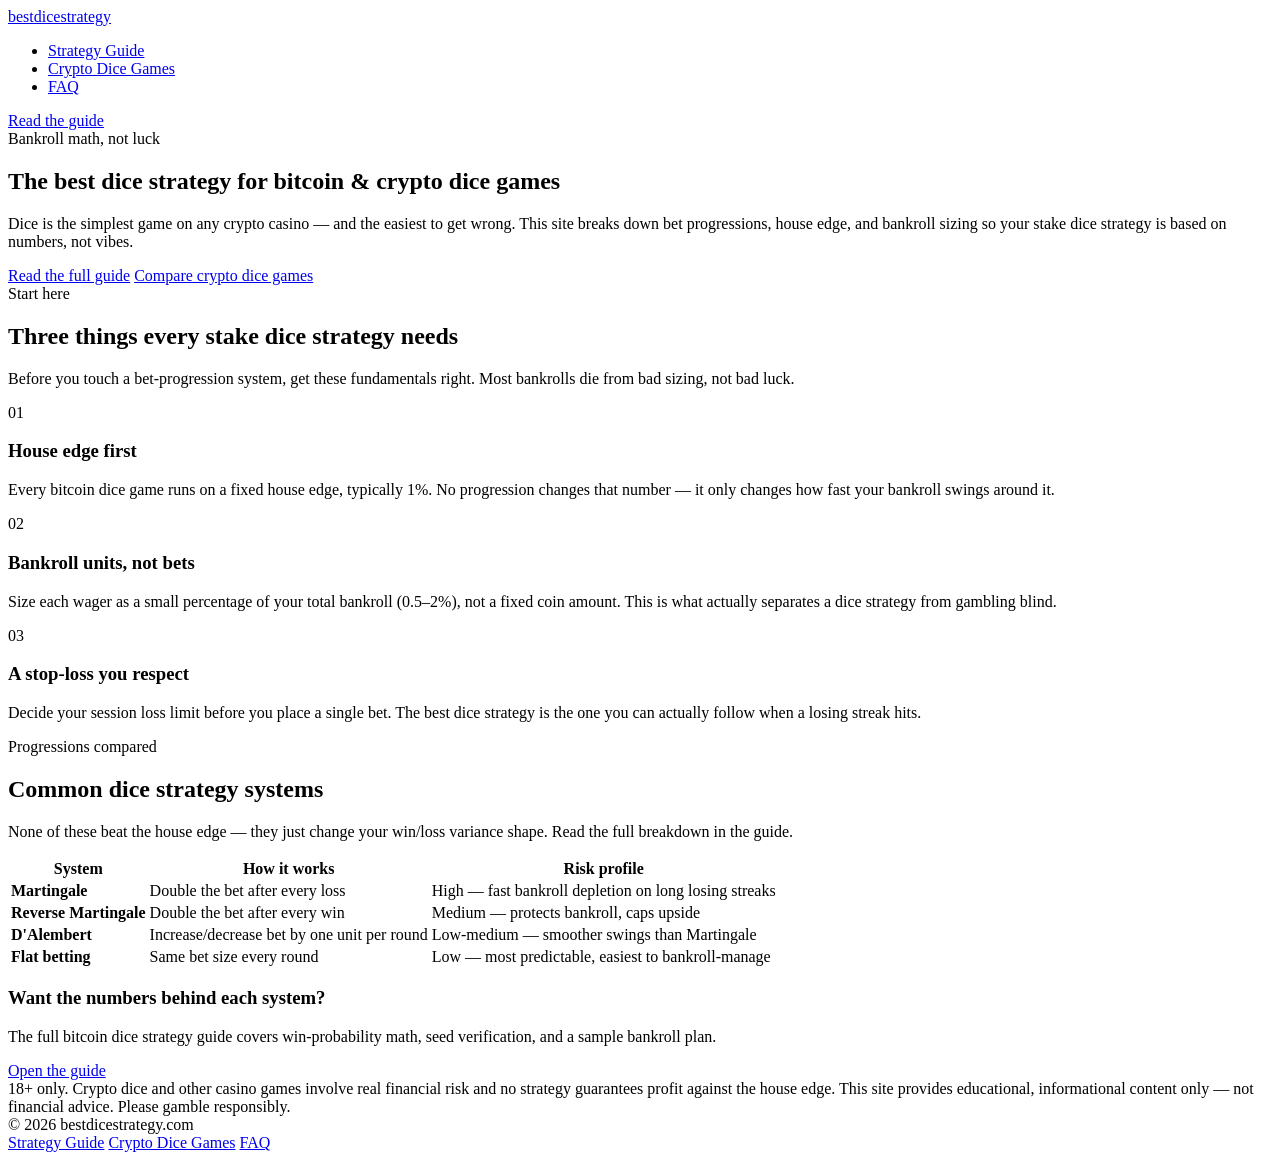
==== index.html @ e54280d6 "Add files via upload" ====
<!DOCTYPE html>
<html lang="en">
<head>
<meta charset="UTF-8">
<meta name="viewport" content="width=device-width, initial-scale=1.0">
<title>Best Dice Strategy for Crypto & Bitcoin Dice Games | BestDiceStrategy</title>
<meta name="description" content="A practical guide to the best dice strategy for Stake and other crypto dice games — bankroll rules, bet progressions, and house-edge math for bitcoin dice.">
<link rel="canonical" href="https://www.bestdicestrategy.com/">
<link rel="icon" href="data:,">
<link rel="preconnect" href="https://fonts.googleapis.com">
<link href="https://fonts.googleapis.com/css2?family=Space+Grotesk:wght@500;600;700&family=Inter:wght@400;500;600&display=swap" rel="stylesheet">
<link rel="stylesheet" href="/assets/style.css">
<script type="application/ld+json">
{
  "@context": "https://schema.org",
  "@type": "WebSite",
  "name": "Best Dice Strategy",
  "url": "https://www.bestdicestrategy.com/"
}
</script>
</head>
<body>

<header>
  <div class="nav">
    <a href="/" class="logo"><span class="die"></span>bestdicestrategy</a>
    <ul>
      <li><a href="/bitcoin-dice-strategy-guide.html">Strategy Guide</a></li>
      <li><a href="/crypto-dice-games.html">Crypto Dice Games</a></li>
      <li><a href="/faq.html">FAQ</a></li>
    </ul>
    <a href="/bitcoin-dice-strategy-guide.html" class="cta-btn">Read the guide</a>
  </div>
</header>

<section class="hero">
  <div class="pips"></div>
  <div class="wrap" style="position:relative">
    <span class="eyebrow">Bankroll math, not luck</span>
    <h1>The <span>best dice strategy</span> for bitcoin &amp; crypto dice games</h1>
    <p class="lede">Dice is the simplest game on any crypto casino — and the easiest to get wrong. This site breaks down bet progressions, house edge, and bankroll sizing so your stake dice strategy is based on numbers, not vibes.</p>
    <div class="hero-actions">
      <a href="/bitcoin-dice-strategy-guide.html" class="cta-btn">Read the full guide</a>
      <a href="/crypto-dice-games.html" class="btn-outline">Compare crypto dice games</a>
    </div>
  </div>
</section>

<section>
  <div class="wrap">
    <div class="kicker">Start here</div>
    <h2>Three things every stake dice strategy needs</h2>
    <p class="section-sub">Before you touch a bet-progression system, get these fundamentals right. Most bankrolls die from bad sizing, not bad luck.</p>
    <div class="grid">
      <div class="card">
        <div class="num">01</div>
        <h3>House edge first</h3>
        <p>Every bitcoin dice game runs on a fixed house edge, typically 1%. No progression changes that number — it only changes how fast your bankroll swings around it.</p>
      </div>
      <div class="card">
        <div class="num">02</div>
        <h3>Bankroll units, not bets</h3>
        <p>Size each wager as a small percentage of your total bankroll (0.5–2%), not a fixed coin amount. This is what actually separates a dice strategy from gambling blind.</p>
      </div>
      <div class="card">
        <div class="num">03</div>
        <h3>A stop-loss you respect</h3>
        <p>Decide your session loss limit before you place a single bet. The best dice strategy is the one you can actually follow when a losing streak hits.</p>
      </div>
    </div>
  </div>
</section>

<section class="section-alt">
  <div class="wrap">
    <div class="kicker">Progressions compared</div>
    <h2>Common dice strategy systems</h2>
    <p class="section-sub">None of these beat the house edge — they just change your win/loss variance shape. Read the full breakdown in the guide.</p>
    <table>
      <thead>
        <tr><th>System</th><th>How it works</th><th>Risk profile</th></tr>
      </thead>
      <tbody>
        <tr><td><strong>Martingale</strong></td><td>Double the bet after every loss</td><td>High — fast bankroll depletion on long losing streaks</td></tr>
        <tr><td><strong>Reverse Martingale</strong></td><td>Double the bet after every win</td><td>Medium — protects bankroll, caps upside</td></tr>
        <tr><td><strong>D'Alembert</strong></td><td>Increase/decrease bet by one unit per round</td><td>Low-medium — smoother swings than Martingale</td></tr>
        <tr><td><strong>Flat betting</strong></td><td>Same bet size every round</td><td>Low — most predictable, easiest to bankroll-manage</td></tr>
      </tbody>
    </table>
  </div>
</section>

<section>
  <div class="wrap">
    <div class="callout">
      <div>
        <h3>Want the numbers behind each system?</h3>
        <p>The full bitcoin dice strategy guide covers win-probability math, seed verification, and a sample bankroll plan.</p>
      </div>
      <a href="/bitcoin-dice-strategy-guide.html" class="cta-btn">Open the guide</a>
    </div>
  </div>
</section>

<div class="disclaimer">
  <div class="wrap">
    18+ only. Crypto dice and other casino games involve real financial risk and no strategy guarantees profit against the house edge. This site provides educational, informational content only — not financial advice. Please gamble responsibly.
  </div>
</div>

<footer>
  <div class="wrap footer-row">
    <span>© 2026 bestdicestrategy.com</span>
    <div class="footer-links">
      <a href="/bitcoin-dice-strategy-guide.html">Strategy Guide</a>
      <a href="/crypto-dice-games.html">Crypto Dice Games</a>
      <a href="/faq.html">FAQ</a>
    </div>
  </div>
</footer>

</body>
</html>
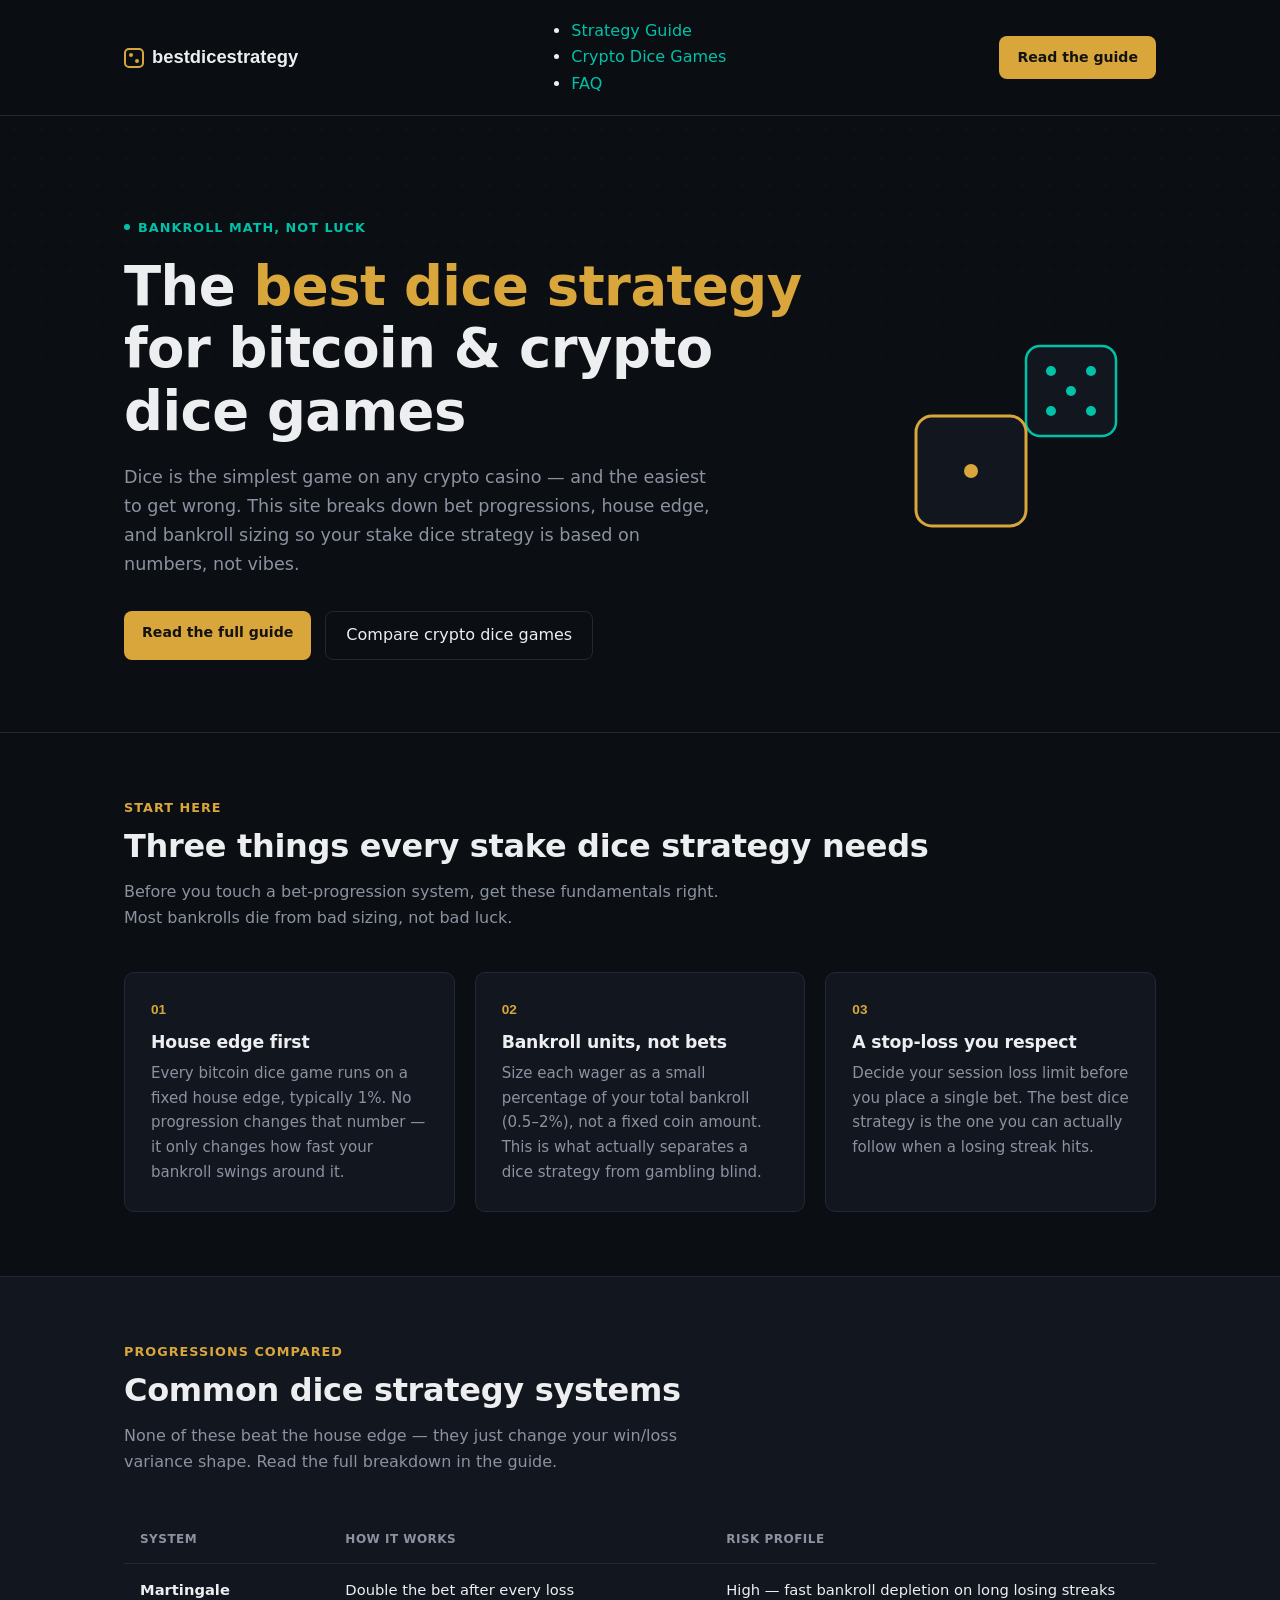
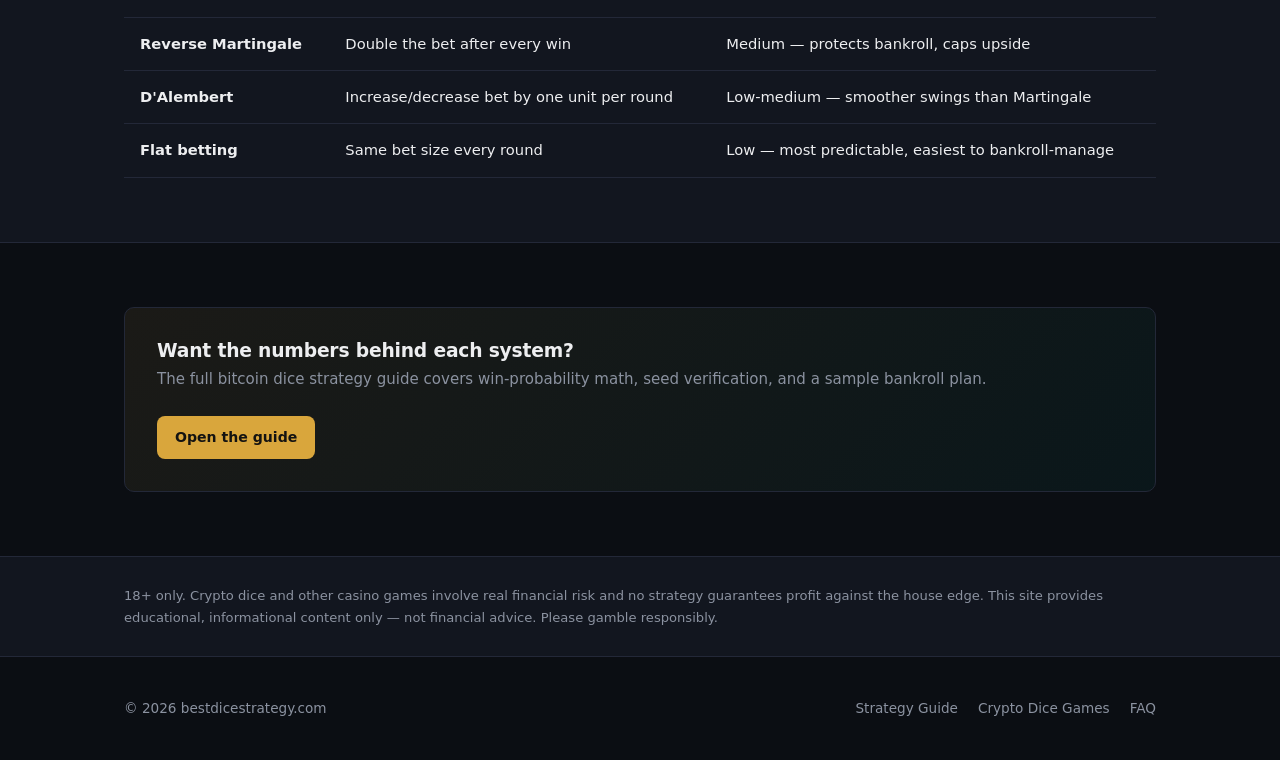
==== commit e7a63ac1: "Add files via upload" ====
--- a/index.html
+++ b/index.html
@@ -35,13 +35,33 @@
 
 <section class="hero">
   <div class="pips"></div>
-  <div class="wrap" style="position:relative">
-    <span class="eyebrow">Bankroll math, not luck</span>
-    <h1>The <span>best dice strategy</span> for bitcoin &amp; crypto dice games</h1>
-    <p class="lede">Dice is the simplest game on any crypto casino — and the easiest to get wrong. This site breaks down bet progressions, house edge, and bankroll sizing so your stake dice strategy is based on numbers, not vibes.</p>
-    <div class="hero-actions">
-      <a href="/bitcoin-dice-strategy-guide.html" class="cta-btn">Read the full guide</a>
-      <a href="/crypto-dice-games.html" class="btn-outline">Compare crypto dice games</a>
+  <div class="wrap">
+    <div class="hero-grid">
+      <div class="hero-copy">
+        <span class="eyebrow">Bankroll math, not luck</span>
+        <h1>The <span>best dice strategy</span> for bitcoin &amp; crypto dice games</h1>
+        <p class="lede">Dice is the simplest game on any crypto casino — and the easiest to get wrong. This site breaks down bet progressions, house edge, and bankroll sizing so your stake dice strategy is based on numbers, not vibes.</p>
+        <div class="hero-actions">
+          <a href="/bitcoin-dice-strategy-guide.html" class="cta-btn">Read the full guide</a>
+          <a href="/crypto-dice-games.html" class="btn-outline">Compare crypto dice games</a>
+        </div>
+      </div>
+      <div class="hero-visual">
+        <svg class="die-svg" viewBox="0 0 260 220" xmlns="http://www.w3.org/2000/svg">
+          <g class="die-b">
+            <rect x="130" y="20" width="90" height="90" rx="14" fill="#12161F" stroke="#00C2A8" stroke-width="2.5"/>
+            <circle cx="155" cy="45" r="5" fill="#00C2A8"/>
+            <circle cx="195" cy="45" r="5" fill="#00C2A8"/>
+            <circle cx="155" cy="85" r="5" fill="#00C2A8"/>
+            <circle cx="195" cy="85" r="5" fill="#00C2A8"/>
+            <circle cx="175" cy="65" r="5" fill="#00C2A8"/>
+          </g>
+          <g class="die-a">
+            <rect x="20" y="90" width="110" height="110" rx="16" fill="#12161F" stroke="#D9A63C" stroke-width="3"/>
+            <circle cx="75" cy="145" r="7" fill="#D9A63C"/>
+          </g>
+        </svg>
+      </div>
     </div>
   </div>
 </section>
--- a/assets/style.css
+++ b/assets/style.css
@@ -0,0 +1,213 @@
+/* Best Dice Strategy — design tokens
+   bg: #0B0E13 / bg-alt: #12161F / gold: #D9A63C / teal: #00C2A8
+   text: #EDEEF0 / muted: #8B92A0 / border: #232838
+   display: Space Grotesk / body: Inter
+*/
+
+:root{
+  --bg:#0B0E13;
+  --bg-alt:#12161F;
+  --gold:#D9A63C;
+  --teal:#00C2A8;
+  --text:#EDEEF0;
+  --muted:#8B92A0;
+  --border:#232838;
+  --radius:10px;
+}
+
+*{box-sizing:border-box;margin:0;padding:0}
+
+html{scroll-behavior:smooth}
+
+body{
+  background:var(--bg);
+  color:var(--text);
+  font-family:'Inter',system-ui,-apple-system,sans-serif;
+  line-height:1.65;
+  font-size:16px;
+  -webkit-font-smoothing:antialiased;
+}
+
+h1,h2,h3,.display{
+  font-family:'Space Grotesk',system-ui,sans-serif;
+  font-weight:600;
+  letter-spacing:-0.01em;
+  line-height:1.15;
+}
+
+a{color:var(--teal);text-decoration:none}
+a:hover{text-decoration:underline}
+
+img{max-width:100%;display:block}
+
+.wrap{max-width:1080px;margin:0 auto;padding:0 24px}
+
+/* ---------- pip pattern background ---------- */
+.pips{
+  position:absolute;inset:0;
+  background-image:radial-gradient(var(--border) 1.5px, transparent 1.5px);
+  background-size:28px 28px;
+  opacity:.35;
+  mask-image:linear-gradient(to bottom, black, transparent 85%);
+}
+
+/* ---------- header ---------- */
+header{
+  border-bottom:1px solid var(--border);
+  position:sticky;top:0;background:rgba(11,14,19,.92);
+  backdrop-filter:blur(6px);
+  z-index:20;
+}
+.nav{
+  display:flex;align-items:center;justify-content:space-between;
+  padding:18px 24px;max-width:1080px;margin:0 auto;
+}
+.logo{
+  font-family:'Space Grotesk',sans-serif;font-weight:700;font-size:1.15rem;
+  color:var(--text);display:flex;align-items:center;gap:8px;
+}
+.logo .die{
+  width:20px;height:20px;border:2px solid var(--gold);border-radius:5px;
+  position:relative;flex:none;
+}
+.logo .die::before,.logo .die::after{
+  content:"";position:absolute;width:4px;height:4px;background:var(--gold);border-radius:50%;
+}
+.logo .die::before{top:3px;left:3px}
+.logo .die::after{bottom:3px;right:3px}
+nav ul{display:flex;gap:28px;list-style:none}
+nav ul a{color:var(--muted);font-size:.92rem;font-weight:500}
+nav ul a:hover{color:var(--text);text-decoration:none}
+.cta-btn{
+  background:var(--gold);color:#141311;padding:10px 18px;border-radius:8px;
+  font-weight:600;font-size:.88rem;white-space:nowrap;
+}
+.cta-btn:hover{background:#e6b850;text-decoration:none}
+
+@media (max-width:640px){
+  nav ul{display:none}
+}
+
+/* ---------- hero ---------- */
+.hero{position:relative;overflow:hidden;padding:96px 0 72px;border-bottom:1px solid var(--border)}
+.eyebrow{
+  display:inline-flex;align-items:center;gap:8px;
+  color:var(--teal);font-size:.8rem;font-weight:600;letter-spacing:.08em;text-transform:uppercase;
+  margin-bottom:18px;
+}
+.eyebrow::before{content:"";width:6px;height:6px;background:var(--teal);border-radius:50%}
+.hero h1{font-size:clamp(2.1rem,4.4vw,3.4rem);max-width:760px;color:var(--text)}
+.hero h1 span{color:var(--gold)}
+.hero p.lede{color:var(--muted);font-size:1.1rem;max-width:600px;margin-top:20px}
+.hero-actions{display:flex;gap:14px;margin-top:32px;flex-wrap:wrap}
+.btn-outline{
+  border:1px solid var(--border);padding:10px 20px;border-radius:8px;color:var(--text);font-weight:500;
+}
+.btn-outline:hover{border-color:var(--teal);text-decoration:none}
+
+.hero-grid{display:flex;align-items:center;gap:48px;position:relative}
+.hero-copy{flex:1;min-width:0}
+.hero-visual{flex:none;width:260px}
+@media (max-width:820px){
+  .hero-grid{flex-direction:column-reverse;gap:32px}
+  .hero-visual{width:200px}
+}
+.die-svg{width:100%;display:block}
+@keyframes die-float{
+  0%,100%{transform:translateY(0) rotate(-6deg)}
+  50%{transform:translateY(-10px) rotate(-2deg)}
+}
+@keyframes die-float-2{
+  0%,100%{transform:translateY(0) rotate(8deg)}
+  50%{transform:translateY(-8px) rotate(12deg)}
+}
+.die-a{animation:die-float 5s ease-in-out infinite}
+.die-b{animation:die-float-2 6s ease-in-out infinite}
+@media (prefers-reduced-motion:reduce){
+  .die-a,.die-b{animation:none}
+}
+
+/* ---------- section basics ---------- */
+section{padding:64px 0}
+.section-alt{background:var(--bg-alt);border-top:1px solid var(--border);border-bottom:1px solid var(--border)}
+.kicker{color:var(--gold);font-size:.8rem;font-weight:600;letter-spacing:.08em;text-transform:uppercase;margin-bottom:10px}
+h2{font-size:clamp(1.5rem,2.6vw,2rem);margin-bottom:14px}
+.section-sub{color:var(--muted);max-width:620px;margin-bottom:40px}
+
+/* ---------- cards grid ---------- */
+.grid{display:grid;grid-template-columns:repeat(3,1fr);gap:20px}
+@media (max-width:800px){.grid{grid-template-columns:1fr}}
+.card{
+  background:var(--bg-alt);border:1px solid var(--border);border-radius:var(--radius);
+  padding:26px;
+}
+.card .num{
+  font-family:'Space Grotesk',sans-serif;color:var(--gold);font-size:.85rem;font-weight:700;
+  margin-bottom:12px;
+}
+.card h3{font-size:1.08rem;margin-bottom:8px}
+.card p{color:var(--muted);font-size:.94rem}
+
+/* ---------- table ---------- */
+table{width:100%;border-collapse:collapse;margin-top:8px}
+th,td{text-align:left;padding:14px 16px;border-bottom:1px solid var(--border);font-size:.92rem}
+th{color:var(--muted);font-weight:600;text-transform:uppercase;font-size:.75rem;letter-spacing:.04em}
+tr:hover td{background:rgba(217,166,60,.04)}
+td strong{color:var(--text)}
+
+/* ---------- faq ---------- */
+.faq-item{border-bottom:1px solid var(--border);padding:20px 0}
+.faq-item h3{font-size:1.02rem;margin-bottom:8px;color:var(--text)}
+.faq-item p{color:var(--muted);font-size:.94rem}
+
+/* ---------- callout ---------- */
+.callout{
+  border:1px solid var(--border);background:linear-gradient(135deg,rgba(217,166,60,.08),rgba(0,194,168,.05));
+  border-radius:var(--radius);padding:32px;display:flex;align-items:center;justify-content:space-between;gap:24px;
+  flex-wrap:wrap;
+}
+.callout h3{margin-bottom:6px}
+.callout p{color:var(--muted);font-size:.94rem}
+
+/* ---------- disclaimer ---------- */
+.disclaimer{
+  background:var(--bg-alt);border-top:1px solid var(--border);padding:28px 0;
+  color:var(--muted);font-size:.82rem;
+}
+
+/* ---------- footer ---------- */
+footer{border-top:1px solid var(--border);padding:40px 0;color:var(--muted);font-size:.85rem}
+.footer-row{display:flex;justify-content:space-between;flex-wrap:wrap;gap:16px}
+.footer-links{display:flex;gap:20px}
+.footer-links a{color:var(--muted)}
+.footer-links a:hover{color:var(--text)}
+
+/* ---------- platforms list ---------- */
+.platform-row{
+  display:flex;gap:18px;align-items:flex-start;padding:22px 0;
+  border-bottom:1px solid var(--border);
+}
+.platform-row:last-child{border-bottom:none}
+.platform-badge{
+  flex:none;width:44px;height:44px;border-radius:10px;
+  display:flex;align-items:center;justify-content:center;
+  font-family:'Space Grotesk',sans-serif;font-weight:700;font-size:.95rem;
+  border:1px solid var(--border);color:var(--gold);background:var(--bg-alt);
+}
+.platform-row h3{font-size:1rem;margin-bottom:4px}
+.platform-row p{color:var(--muted);font-size:.92rem}
+.platform-row .tag{
+  display:inline-block;margin-top:8px;font-size:.72rem;letter-spacing:.04em;text-transform:uppercase;
+  color:var(--teal);font-weight:600;
+}
+
+/* ---------- inline illustration box ---------- */
+.figure{
+  border:1px solid var(--border);background:var(--bg-alt);border-radius:var(--radius);
+  padding:24px;margin:28px 0;
+}
+.figure svg{width:100%;display:block}
+.figure figcaption{color:var(--muted);font-size:.82rem;margin-top:12px;text-align:center}
+
+.breadcrumb{color:var(--muted);font-size:.82rem;padding:16px 0 0}
+.breadcrumb a{color:var(--muted)}
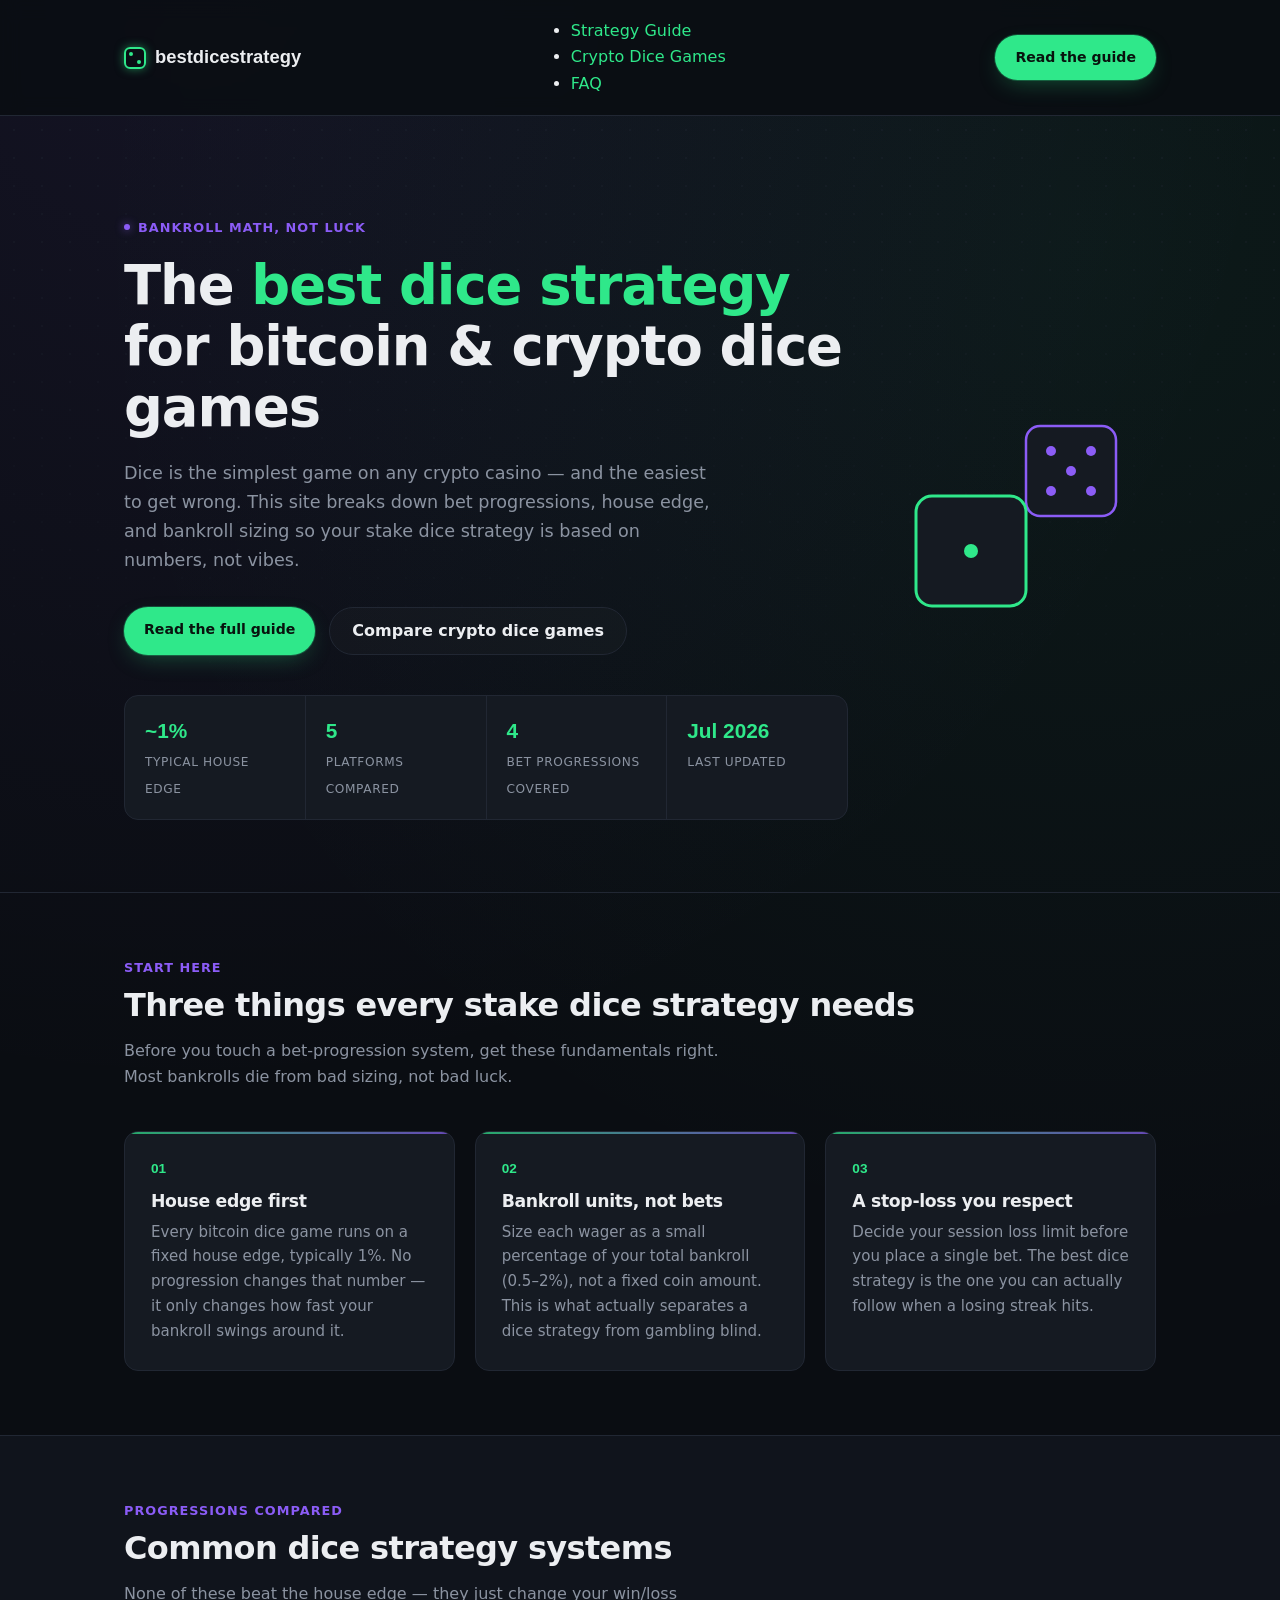
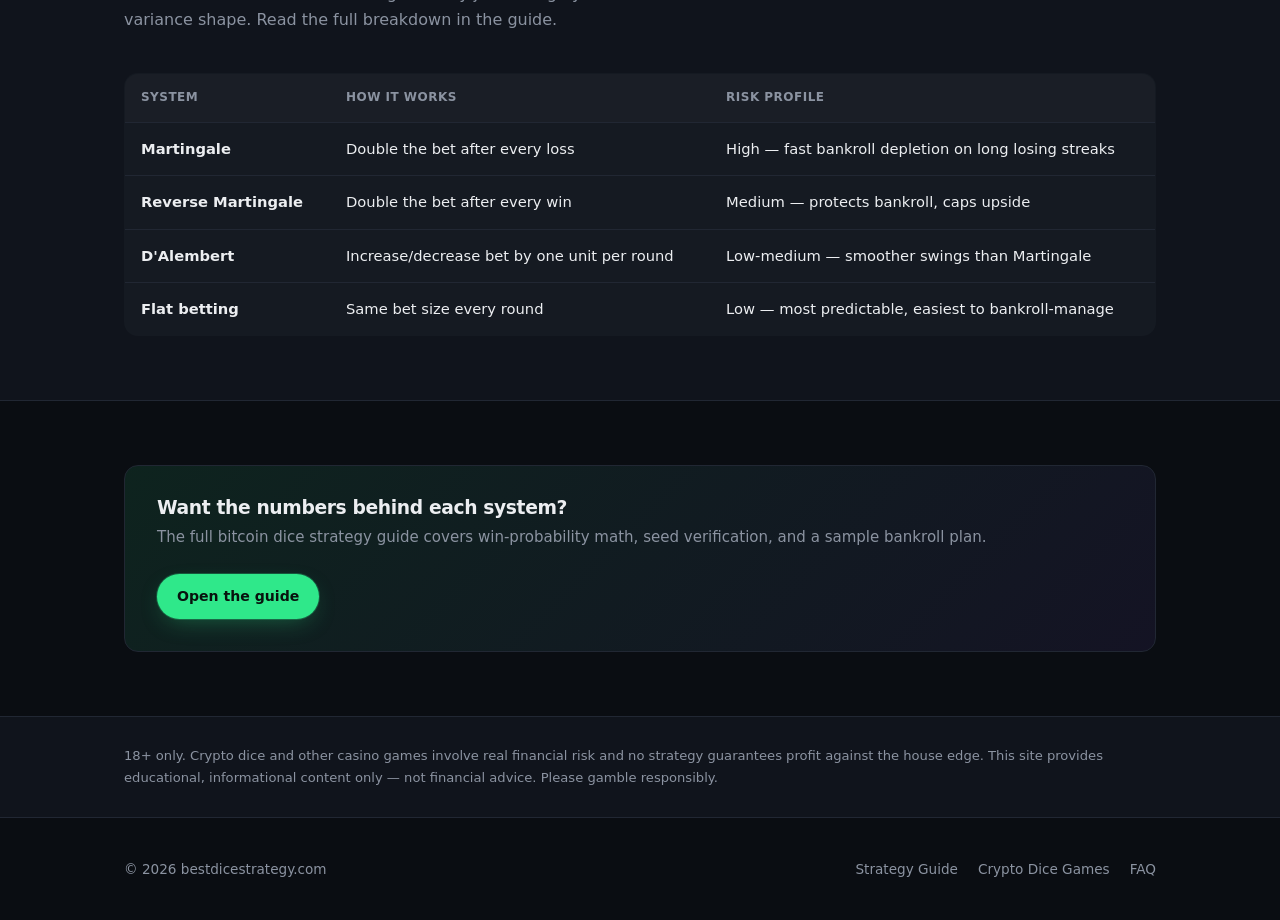
==== commit e71fe945: "Add files via upload" ====
--- a/index.html
+++ b/index.html
@@ -45,20 +45,26 @@
           <a href="/bitcoin-dice-strategy-guide.html" class="cta-btn">Read the full guide</a>
           <a href="/crypto-dice-games.html" class="btn-outline">Compare crypto dice games</a>
         </div>
+        <div class="stats-strip">
+          <div class="stat"><span class="stat-val">~1%</span><span class="stat-label">Typical house edge</span></div>
+          <div class="stat"><span class="stat-val">5</span><span class="stat-label">Platforms compared</span></div>
+          <div class="stat"><span class="stat-val">4</span><span class="stat-label">Bet progressions covered</span></div>
+          <div class="stat"><span class="stat-val">Jul 2026</span><span class="stat-label">Last updated</span></div>
+        </div>
       </div>
       <div class="hero-visual">
         <svg class="die-svg" viewBox="0 0 260 220" xmlns="http://www.w3.org/2000/svg">
           <g class="die-b">
-            <rect x="130" y="20" width="90" height="90" rx="14" fill="#12161F" stroke="#00C2A8" stroke-width="2.5"/>
-            <circle cx="155" cy="45" r="5" fill="#00C2A8"/>
-            <circle cx="195" cy="45" r="5" fill="#00C2A8"/>
-            <circle cx="155" cy="85" r="5" fill="#00C2A8"/>
-            <circle cx="195" cy="85" r="5" fill="#00C2A8"/>
-            <circle cx="175" cy="65" r="5" fill="#00C2A8"/>
+            <rect x="130" y="20" width="90" height="90" rx="14" fill="#151A22" stroke="#8B5CF6" stroke-width="2.5"/>
+            <circle cx="155" cy="45" r="5" fill="#8B5CF6"/>
+            <circle cx="195" cy="45" r="5" fill="#8B5CF6"/>
+            <circle cx="155" cy="85" r="5" fill="#8B5CF6"/>
+            <circle cx="195" cy="85" r="5" fill="#8B5CF6"/>
+            <circle cx="175" cy="65" r="5" fill="#8B5CF6"/>
           </g>
           <g class="die-a">
-            <rect x="20" y="90" width="110" height="110" rx="16" fill="#12161F" stroke="#D9A63C" stroke-width="3"/>
-            <circle cx="75" cy="145" r="7" fill="#D9A63C"/>
+            <rect x="20" y="90" width="110" height="110" rx="16" fill="#151A22" stroke="#2FE88A" stroke-width="3"/>
+            <circle cx="75" cy="145" r="7" fill="#2FE88A"/>
           </g>
         </svg>
       </div>
--- a/assets/style.css
+++ b/assets/style.css
@@ -1,18 +1,26 @@
-/* Best Dice Strategy — design tokens
-   bg: #0B0E13 / bg-alt: #12161F / gold: #D9A63C / teal: #00C2A8
-   text: #EDEEF0 / muted: #8B92A0 / border: #232838
+/* Best Dice Strategy — design tokens v2
+   Visual language pulled from the crypto-casino genre (Stake/BC.Game/Roobet/DuckDice):
+   near-black base, one loud neon accent, glow on interactive elements, chunky rounded cards.
+   bg: #0A0D12 / bg-alt: #10141C / bg-card: #151A22
+   green: #2FE88A (primary neon) / violet: #8B5CF6 (glow accent) / gold: #D9A63C (dice identity)
+   text: #ECEEF1 / muted: #8B93A1 / border: #212733
    display: Space Grotesk / body: Inter
 */
 
 :root{
-  --bg:#0B0E13;
-  --bg-alt:#12161F;
+  --bg:#0A0D12;
+  --bg-alt:#10141C;
+  --bg-card:#151A22;
+  --green:#2FE88A;
+  --violet:#8B5CF6;
   --gold:#D9A63C;
-  --teal:#00C2A8;
-  --text:#EDEEF0;
-  --muted:#8B92A0;
-  --border:#232838;
-  --radius:10px;
+  --teal:#2FE88A;
+  --text:#ECEEF1;
+  --muted:#8B93A1;
+  --border:#212733;
+  --radius:14px;
+  --glow-green:0 0 0 1px rgba(47,232,138,.25), 0 8px 24px -8px rgba(47,232,138,.35);
+  --glow-violet:0 0 0 1px rgba(139,92,246,.25), 0 8px 24px -8px rgba(139,92,246,.35);
 }
 
 *{box-sizing:border-box;margin:0;padding:0}
@@ -20,7 +28,10 @@
 html{scroll-behavior:smooth}
 
 body{
-  background:var(--bg);
+  background:
+    radial-gradient(circle at 15% 0%, rgba(139,92,246,.08), transparent 40%),
+    radial-gradient(circle at 85% 10%, rgba(47,232,138,.06), transparent 40%),
+    var(--bg);
   color:var(--text);
   font-family:'Inter',system-ui,-apple-system,sans-serif;
   line-height:1.65;
@@ -30,13 +41,14 @@
 
 h1,h2,h3,.display{
   font-family:'Space Grotesk',system-ui,sans-serif;
-  font-weight:600;
-  letter-spacing:-0.01em;
-  line-height:1.15;
-}
-
-a{color:var(--teal);text-decoration:none}
+  font-weight:700;
+  letter-spacing:-0.02em;
+  line-height:1.12;
+}
+
+a{color:var(--green);text-decoration:none}
 a:hover{text-decoration:underline}
+
 
 img{max-width:100%;display:block}
 
@@ -54,8 +66,8 @@
 /* ---------- header ---------- */
 header{
   border-bottom:1px solid var(--border);
-  position:sticky;top:0;background:rgba(11,14,19,.92);
-  backdrop-filter:blur(6px);
+  position:sticky;top:0;background:rgba(10,13,18,.85);
+  backdrop-filter:blur(10px);
   z-index:20;
 }
 .nav{
@@ -64,14 +76,15 @@
 }
 .logo{
   font-family:'Space Grotesk',sans-serif;font-weight:700;font-size:1.15rem;
-  color:var(--text);display:flex;align-items:center;gap:8px;
+  color:var(--text);display:flex;align-items:center;gap:9px;
 }
 .logo .die{
-  width:20px;height:20px;border:2px solid var(--gold);border-radius:5px;
+  width:22px;height:22px;border:2px solid var(--green);border-radius:6px;
   position:relative;flex:none;
+  box-shadow:0 0 10px rgba(47,232,138,.5);
 }
 .logo .die::before,.logo .die::after{
-  content:"";position:absolute;width:4px;height:4px;background:var(--gold);border-radius:50%;
+  content:"";position:absolute;width:4px;height:4px;background:var(--green);border-radius:50%;
 }
 .logo .die::before{top:3px;left:3px}
 .logo .die::after{bottom:3px;right:3px}
@@ -79,10 +92,15 @@
 nav ul a{color:var(--muted);font-size:.92rem;font-weight:500}
 nav ul a:hover{color:var(--text);text-decoration:none}
 .cta-btn{
-  background:var(--gold);color:#141311;padding:10px 18px;border-radius:8px;
-  font-weight:600;font-size:.88rem;white-space:nowrap;
-}
-.cta-btn:hover{background:#e6b850;text-decoration:none}
+  background:var(--green);color:#08130E;padding:11px 20px;border-radius:999px;
+  font-weight:700;font-size:.88rem;white-space:nowrap;
+  box-shadow:var(--glow-green);
+  transition:transform .15s ease, box-shadow .15s ease;
+}
+.cta-btn:hover{
+  text-decoration:none;transform:translateY(-1px);
+  box-shadow:0 0 0 1px rgba(47,232,138,.4), 0 10px 28px -6px rgba(47,232,138,.55);
+}
 
 @media (max-width:640px){
   nav ul{display:none}
@@ -92,18 +110,34 @@
 .hero{position:relative;overflow:hidden;padding:96px 0 72px;border-bottom:1px solid var(--border)}
 .eyebrow{
   display:inline-flex;align-items:center;gap:8px;
-  color:var(--teal);font-size:.8rem;font-weight:600;letter-spacing:.08em;text-transform:uppercase;
+  color:var(--violet);font-size:.8rem;font-weight:700;letter-spacing:.08em;text-transform:uppercase;
   margin-bottom:18px;
 }
-.eyebrow::before{content:"";width:6px;height:6px;background:var(--teal);border-radius:50%}
+.eyebrow::before{content:"";width:6px;height:6px;background:var(--violet);border-radius:50%;box-shadow:0 0 8px rgba(139,92,246,.7)}
 .hero h1{font-size:clamp(2.1rem,4.4vw,3.4rem);max-width:760px;color:var(--text)}
-.hero h1 span{color:var(--gold)}
+.hero h1 span{color:var(--green)}
 .hero p.lede{color:var(--muted);font-size:1.1rem;max-width:600px;margin-top:20px}
 .hero-actions{display:flex;gap:14px;margin-top:32px;flex-wrap:wrap}
 .btn-outline{
-  border:1px solid var(--border);padding:10px 20px;border-radius:8px;color:var(--text);font-weight:500;
-}
-.btn-outline:hover{border-color:var(--teal);text-decoration:none}
+  border:1px solid var(--border);padding:10px 22px;border-radius:999px;color:var(--text);font-weight:600;
+  background:rgba(255,255,255,.02);
+}
+.btn-outline:hover{border-color:var(--violet);text-decoration:none;box-shadow:var(--glow-violet)}
+
+/* ---------- stats strip ---------- */
+.stats-strip{
+  display:flex;gap:0;border:1px solid var(--border);border-radius:var(--radius);
+  background:var(--bg-card);overflow:hidden;margin-top:40px;flex-wrap:wrap;
+}
+.stat{
+  flex:1;min-width:130px;padding:18px 20px;border-right:1px solid var(--border);
+}
+.stat:last-child{border-right:none}
+.stat .stat-val{
+  font-family:'Space Grotesk',sans-serif;font-weight:700;font-size:1.3rem;color:var(--green);
+  display:block;
+}
+.stat .stat-label{color:var(--muted);font-size:.76rem;text-transform:uppercase;letter-spacing:.05em;margin-top:2px}
 
 .hero-grid{display:flex;align-items:center;gap:48px;position:relative}
 .hero-copy{flex:1;min-width:0}
@@ -111,6 +145,9 @@
 @media (max-width:820px){
   .hero-grid{flex-direction:column-reverse;gap:32px}
   .hero-visual{width:200px}
+  .stats-strip{flex-direction:column}
+  .stat{border-right:none;border-bottom:1px solid var(--border)}
+  .stat:last-child{border-bottom:none}
 }
 .die-svg{width:100%;display:block}
 @keyframes die-float{
@@ -130,7 +167,7 @@
 /* ---------- section basics ---------- */
 section{padding:64px 0}
 .section-alt{background:var(--bg-alt);border-top:1px solid var(--border);border-bottom:1px solid var(--border)}
-.kicker{color:var(--gold);font-size:.8rem;font-weight:600;letter-spacing:.08em;text-transform:uppercase;margin-bottom:10px}
+.kicker{color:var(--violet);font-size:.8rem;font-weight:700;letter-spacing:.08em;text-transform:uppercase;margin-bottom:10px}
 h2{font-size:clamp(1.5rem,2.6vw,2rem);margin-bottom:14px}
 .section-sub{color:var(--muted);max-width:620px;margin-bottom:40px}
 
@@ -138,21 +175,27 @@
 .grid{display:grid;grid-template-columns:repeat(3,1fr);gap:20px}
 @media (max-width:800px){.grid{grid-template-columns:1fr}}
 .card{
-  background:var(--bg-alt);border:1px solid var(--border);border-radius:var(--radius);
-  padding:26px;
-}
+  background:var(--bg-card);border:1px solid var(--border);border-radius:var(--radius);
+  padding:26px;position:relative;overflow:hidden;
+  transition:border-color .18s ease, transform .18s ease;
+}
+.card::before{
+  content:"";position:absolute;top:0;left:0;right:0;height:2px;
+  background:linear-gradient(90deg,var(--green),var(--violet));opacity:.7;
+}
+.card:hover{border-color:rgba(47,232,138,.4);transform:translateY(-2px)}
 .card .num{
-  font-family:'Space Grotesk',sans-serif;color:var(--gold);font-size:.85rem;font-weight:700;
+  font-family:'Space Grotesk',sans-serif;color:var(--green);font-size:.85rem;font-weight:700;
   margin-bottom:12px;
 }
 .card h3{font-size:1.08rem;margin-bottom:8px}
 .card p{color:var(--muted);font-size:.94rem}
 
 /* ---------- table ---------- */
-table{width:100%;border-collapse:collapse;margin-top:8px}
+table{width:100%;border-collapse:collapse;margin-top:8px;background:var(--bg-card);border:1px solid var(--border);border-radius:var(--radius);overflow:hidden}
 th,td{text-align:left;padding:14px 16px;border-bottom:1px solid var(--border);font-size:.92rem}
-th{color:var(--muted);font-weight:600;text-transform:uppercase;font-size:.75rem;letter-spacing:.04em}
-tr:hover td{background:rgba(217,166,60,.04)}
+th{color:var(--muted);font-weight:700;text-transform:uppercase;font-size:.75rem;letter-spacing:.04em;background:rgba(255,255,255,.02)}
+tr:hover td{background:rgba(47,232,138,.05)}
 td strong{color:var(--text)}
 
 /* ---------- faq ---------- */
@@ -162,7 +205,7 @@
 
 /* ---------- callout ---------- */
 .callout{
-  border:1px solid var(--border);background:linear-gradient(135deg,rgba(217,166,60,.08),rgba(0,194,168,.05));
+  border:1px solid var(--border);background:linear-gradient(135deg,rgba(47,232,138,.10),rgba(139,92,246,.08));
   border-radius:var(--radius);padding:32px;display:flex;align-items:center;justify-content:space-between;gap:24px;
   flex-wrap:wrap;
 }
@@ -189,17 +232,19 @@
 }
 .platform-row:last-child{border-bottom:none}
 .platform-badge{
-  flex:none;width:44px;height:44px;border-radius:10px;
+  flex:none;width:44px;height:44px;border-radius:12px;
   display:flex;align-items:center;justify-content:center;
   font-family:'Space Grotesk',sans-serif;font-weight:700;font-size:.95rem;
-  border:1px solid var(--border);color:var(--gold);background:var(--bg-alt);
+  border:1px solid var(--border);color:var(--green);background:var(--bg-card);
+  box-shadow:0 0 12px rgba(47,232,138,.15);
 }
 .platform-row h3{font-size:1rem;margin-bottom:4px}
 .platform-row p{color:var(--muted);font-size:.92rem}
 .platform-row .tag{
   display:inline-block;margin-top:8px;font-size:.72rem;letter-spacing:.04em;text-transform:uppercase;
-  color:var(--teal);font-weight:600;
-}
+  color:var(--violet);font-weight:700;
+}
+
 
 /* ---------- inline illustration box ---------- */
 .figure{
